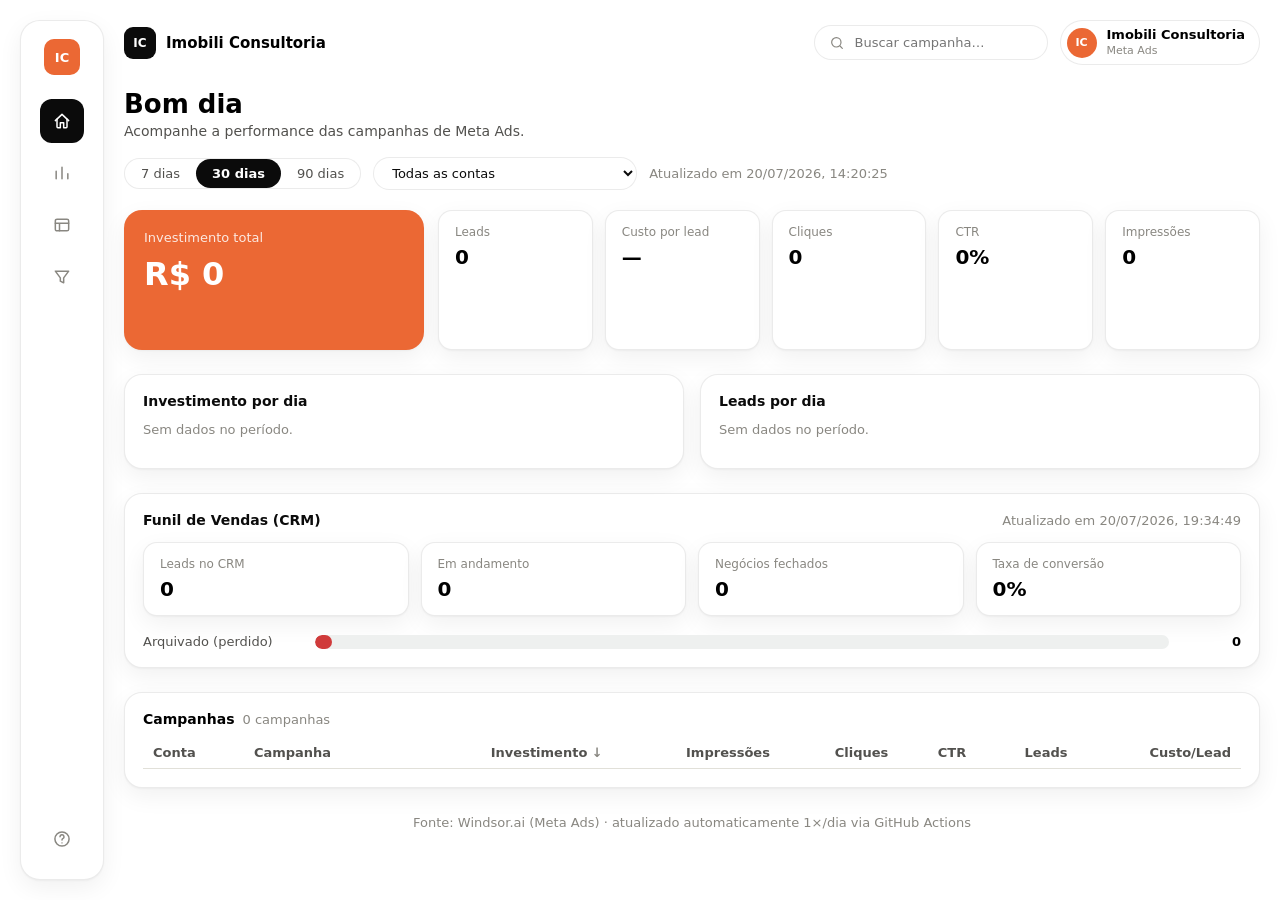
==== index.html @ 9aa1f20b "Conectar CRM Contact2Sale (C2S) e adicionar funil de vendas Novo script fetch_c2s.js busca leads via" ====
<!doctype html>
<html lang="pt-BR">
<head>
<meta charset="utf-8" />
<meta name="viewport" content="width=device-width, initial-scale=1" />
<title>Imobili Consultoria — Dashboard de Campanhas</title>
<link rel="stylesheet" href="style.css" />
</head>
<body>
<div class="viz-root" data-theme="">
<div class="app-shell">

  <aside class="sidebar">
    <div class="sidebar-logo" aria-hidden="true">IC</div>
    <nav class="sidebar-nav" aria-label="Seções">
      <button type="button" data-scroll="#overview" class="active" title="Visão geral">
        <svg viewBox="0 0 24 24" fill="none" stroke="currentColor" stroke-width="1.8"><path d="M4 11.5 12 4l8 7.5" stroke-linecap="round" stroke-linejoin="round"/><path d="M6 10v9a1 1 0 0 0 1 1h3v-6h4v6h3a1 1 0 0 0 1-1v-9" stroke-linecap="round" stroke-linejoin="round"/></svg>
      </button>
      <button type="button" data-scroll="#charts" title="Gráficos">
        <svg viewBox="0 0 24 24" fill="none" stroke="currentColor" stroke-width="1.8"><path d="M5 19V10M12 19V5M19 19v-6" stroke-linecap="round" stroke-linejoin="round"/></svg>
      </button>
      <button type="button" data-scroll="#table" title="Campanhas">
        <svg viewBox="0 0 24 24" fill="none" stroke="currentColor" stroke-width="1.8"><rect x="4" y="5" width="16" height="14" rx="2"/><path d="M4 10h16M9 10v9" stroke-linecap="round"/></svg>
      </button>
      <button type="button" data-scroll="#funnel" title="Funil de vendas">
        <svg viewBox="0 0 24 24" fill="none" stroke="currentColor" stroke-width="1.8"><path d="M4 5h16l-6 8v6l-4-2v-4L4 5Z" stroke-linecap="round" stroke-linejoin="round"/></svg>
      </button>
    </nav>
    <div class="sidebar-bottom">
      <button type="button" title="Ajuda">
        <svg viewBox="0 0 24 24" fill="none" stroke="currentColor" stroke-width="1.8"><circle cx="12" cy="12" r="8.5"/><path d="M9.6 9.3a2.4 2.4 0 1 1 3.4 2.2c-.8.4-1 .8-1 1.6" stroke-linecap="round"/><circle cx="12" cy="16.6" r=".2" fill="currentColor"/></svg>
      </button>
    </div>
  </aside>

  <div class="main">

    <header class="topbar">
      <div class="topbar-brand">
        <span class="brand-mark">IC</span>
        <span class="brand-name">Imobili Consultoria</span>
      </div>
      <div class="topbar-actions">
        <label class="search-pill">
          <svg viewBox="0 0 24 24" fill="none" stroke="currentColor" stroke-width="1.8"><circle cx="11" cy="11" r="7"/><path d="m20 20-3.5-3.5" stroke-linecap="round"/></svg>
          <span class="visually-hidden">Buscar campanha</span>
          <input type="search" id="campaign-search" placeholder="Buscar campanha…" />
        </label>
        <div class="profile-chip">
          <div class="avatar" aria-hidden="true">IC</div>
          <div class="profile-text">
            <div class="profile-name">Imobili Consultoria</div>
            <div class="profile-sub">Meta Ads</div>
          </div>
        </div>
      </div>
    </header>

    <section class="greeting" id="overview">
      <h1 id="greeting-text">Bom dia</h1>
      <p class="subtitle">Acompanhe a performance das campanhas de Meta Ads.</p>
    </section>

    <div class="filters" role="group" aria-label="Filtros">
      <div class="filter-group" id="range-filter" role="group" aria-label="Período">
        <button type="button" data-range="7">7 dias</button>
        <button type="button" data-range="30" class="active">30 dias</button>
        <button type="button" data-range="90">90 dias</button>
      </div>
      <label class="filter-select">
        <span class="visually-hidden">Conta</span>
        <select id="account-filter">
          <option value="all">Todas as contas</option>
        </select>
      </label>
      <span class="muted" id="updated-at">Carregando…</span>
    </div>

    <section class="kpi-grid" aria-label="Indicadores principais">
      <div class="kpi-hero" id="kpi-hero">
        <!-- hero tile injected here -->
      </div>
      <div class="kpi-secondary" id="kpi-secondary">
        <!-- secondary tiles injected here -->
      </div>
    </section>

    <section class="charts-row" id="charts">
      <div class="chart-card">
        <div class="chart-head">
          <h2>Investimento por dia</h2>
        </div>
        <div class="chart-wrap" id="chart-spend"></div>
      </div>
      <div class="chart-card">
        <div class="chart-head">
          <h2>Leads por dia</h2>
        </div>
        <div class="chart-wrap" id="chart-leads"></div>
      </div>
    </section>

    <section class="funnel-card" id="funnel">
      <div class="chart-head">
        <h2>Funil de Vendas (CRM)</h2>
        <span class="muted" id="funnel-updated"></span>
      </div>
      <div class="kpi-secondary" id="funnel-kpis"></div>
      <div class="funnel-bars" id="funnel-bars"></div>
    </section>

    <section class="table-card" id="table">
      <div class="table-head">
        <div class="table-head-title">
          <h2>Campanhas</h2>
          <span class="muted" id="table-count"></span>
        </div>
      </div>
      <div class="table-scroll">
        <table id="campaign-table">
          <thead>
            <tr>
              <th data-sort="account">Conta</th>
              <th data-sort="campaign">Campanha</th>
              <th data-sort="spend" class="num sorted-desc">Investimento</th>
              <th data-sort="impressions" class="num">Impressões</th>
              <th data-sort="clicks" class="num">Cliques</th>
              <th data-sort="ctr" class="num">CTR</th>
              <th data-sort="leads" class="num">Leads</th>
              <th data-sort="cost_per_lead" class="num">Custo/Lead</th>
            </tr>
          </thead>
          <tbody id="campaign-tbody"></tbody>
        </table>
      </div>
    </section>

    <footer class="page-footer">
      <span class="muted">Fonte: Windsor.ai (Meta Ads) · atualizado automaticamente 1×/dia via GitHub Actions</span>
    </footer>

  </div>
</div>
</div>
<script src="app.js"></script>
</body>
</html>
---- style.css ----
:root {
  color-scheme: light;
}

.viz-root {
  --surface-1:      #ffffff;
  --page-plane:      #eef0ef;
  --text-primary:    #0b0b0b;
  --text-secondary:  #52514e;
  --text-muted:      #898781;
  --gridline:        #e1e0d9;
  --baseline:        #c3c2b7;
  --border:          rgba(11,11,11,0.08);
  --series-spend:    #eb6834; /* categorical slot 6 · orange */
  --series-leads:    #008300; /* categorical slot 2 · green */
  --accent:          #eb6834;
  --accent-ink:      #ffffff;
  --status-good:     #0ca30c;
  --status-critical: #d03b3b;
  --funnel-1: #86b6ef;
  --funnel-2: #5598e7;
  --funnel-3: #2a78d6;
  --funnel-4: #184f95;
  --shadow: 0 1px 2px rgba(11,11,11,0.04), 0 8px 24px rgba(11,11,11,0.06);
}

@media (prefers-color-scheme: dark) {
  :root:where(:not([data-theme="light"])) .viz-root {
    color-scheme: dark;
    --surface-1:      #201f1d;
    --page-plane:      #131211;
    --text-primary:    #ffffff;
    --text-secondary:  #c3c2b7;
    --text-muted:      #898781;
    --gridline:        #33322f;
    --baseline:        #45443f;
    --border:          rgba(255,255,255,0.10);
    --series-spend:    #d95926;
    --series-leads:    #1cb31c;
    --accent:          #d95926;
    --accent-ink:      #ffffff;
    --status-good:     #0ca30c;
    --status-critical: #e66767;
    --shadow: 0 1px 2px rgba(0,0,0,0.3), 0 8px 24px rgba(0,0,0,0.35);
  }
}
:root[data-theme="dark"] .viz-root {
  color-scheme: dark;
  --surface-1:      #201f1d;
  --page-plane:      #131211;
  --text-primary:    #ffffff;
  --text-secondary:  #c3c2b7;
  --text-muted:      #898781;
  --gridline:        #33322f;
  --baseline:        #45443f;
  --border:          rgba(255,255,255,0.10);
  --series-spend:    #d95926;
  --series-leads:    #1cb31c;
  --accent:          #d95926;
  --accent-ink:      #ffffff;
  --status-good:     #0ca30c;
  --status-critical: #e66767;
  --shadow: 0 1px 2px rgba(0,0,0,0.3), 0 8px 24px rgba(0,0,0,0.35);
}

* { box-sizing: border-box; }

body {
  margin: 0;
  background: var(--page-plane);
  color: var(--text-primary);
  font-family: system-ui, -apple-system, "Segoe UI", sans-serif;
}

.visually-hidden {
  position: absolute;
  width: 1px; height: 1px;
  overflow: hidden;
  clip: rect(0 0 0 0);
}

.muted { color: var(--text-muted); font-size: 13px; }

/* Shell */
.app-shell {
  display: grid;
  grid-template-columns: 84px 1fr;
  max-width: 1320px;
  margin: 0 auto;
  min-height: 100vh;
  gap: 20px;
  padding: 20px;
}
@media (max-width: 720px) {
  .app-shell { grid-template-columns: 1fr; padding: 12px; }
  .app-shell .sidebar { display: none; }
}

/* Sidebar */
.sidebar {
  background: var(--surface-1);
  border: 1px solid var(--border);
  border-radius: 20px;
  box-shadow: var(--shadow);
  display: flex;
  flex-direction: column;
  align-items: center;
  padding: 18px 0;
  gap: 24px;
}
.sidebar-logo {
  width: 36px; height: 36px;
  border-radius: 10px;
  background: var(--accent);
  color: var(--accent-ink);
  display: flex; align-items: center; justify-content: center;
  font-weight: 700; font-size: 13px;
}
.sidebar-nav {
  display: flex;
  flex-direction: column;
  gap: 8px;
  flex: 1;
}
.sidebar-nav button, .sidebar-bottom button {
  width: 44px; height: 44px;
  border-radius: 12px;
  border: none;
  background: transparent;
  color: var(--text-muted);
  display: flex; align-items: center; justify-content: center;
  cursor: pointer;
}
.sidebar-nav button svg, .sidebar-bottom button svg {
  width: 20px; height: 20px;
}
.sidebar-nav button:hover, .sidebar-bottom button:hover {
  background: var(--page-plane);
  color: var(--text-primary);
}
.sidebar-nav button.active {
  background: var(--text-primary);
  color: var(--surface-1);
}

/* Main column */
.main { min-width: 0; }

/* Topbar */
.topbar {
  display: flex;
  justify-content: space-between;
  align-items: center;
  gap: 16px;
  flex-wrap: wrap;
  margin-bottom: 24px;
}
.topbar-brand {
  display: flex;
  align-items: center;
  gap: 10px;
}
.brand-mark {
  width: 32px; height: 32px;
  border-radius: 9px;
  background: var(--text-primary);
  color: var(--surface-1);
  display: flex; align-items: center; justify-content: center;
  font-weight: 700; font-size: 12px;
}
.brand-name { font-weight: 600; font-size: 15px; }

.topbar-actions {
  display: flex;
  align-items: center;
  gap: 12px;
  flex-wrap: wrap;
  justify-content: flex-end;
}
@media (max-width: 480px) {
  .search-pill input { width: 120px; }
  .profile-text { display: none; }
}
.search-pill {
  display: flex;
  align-items: center;
  gap: 8px;
  background: var(--surface-1);
  border: 1px solid var(--border);
  border-radius: 999px;
  padding: 8px 14px;
  color: var(--text-muted);
}
.search-pill svg { width: 16px; height: 16px; flex-shrink: 0; }
.search-pill input {
  border: none;
  outline: none;
  background: transparent;
  font: inherit;
  font-size: 13px;
  color: var(--text-primary);
  width: 180px;
}
.profile-chip {
  display: flex;
  align-items: center;
  gap: 10px;
  background: var(--surface-1);
  border: 1px solid var(--border);
  border-radius: 999px;
  padding: 6px 14px 6px 6px;
}
.avatar {
  width: 30px; height: 30px;
  border-radius: 999px;
  background: var(--accent);
  color: var(--accent-ink);
  display: flex; align-items: center; justify-content: center;
  font-weight: 700; font-size: 11px;
}
.profile-name { font-size: 13px; font-weight: 600; line-height: 1.3; }
.profile-sub { font-size: 11px; color: var(--text-muted); line-height: 1.3; }

/* Greeting */
.greeting { margin-bottom: 18px; }
.greeting h1 { font-size: 26px; margin: 0 0 4px; }
.greeting .subtitle { margin: 0; color: var(--text-secondary); font-size: 14px; }

/* Filters */
.filters {
  display: flex;
  gap: 12px;
  align-items: center;
  margin-bottom: 20px;
  flex-wrap: wrap;
}
.filter-group {
  display: inline-flex;
  border: 1px solid var(--border);
  border-radius: 999px;
  overflow: hidden;
  background: var(--surface-1);
}
.filter-group button {
  border: none;
  background: transparent;
  color: var(--text-secondary);
  font: inherit;
  font-size: 13px;
  padding: 7px 16px;
  cursor: pointer;
}
.filter-group button.active {
  background: var(--text-primary);
  color: var(--surface-1);
  font-weight: 600;
  border-radius: 999px;
}
.filter-select select {
  font: inherit;
  font-size: 13px;
  padding: 7px 14px;
  border-radius: 999px;
  border: 1px solid var(--border);
  background: var(--surface-1);
  color: var(--text-primary);
}

/* KPI grid */
.kpi-grid {
  display: grid;
  grid-template-columns: minmax(220px, 300px) 1fr;
  gap: 14px;
  margin-bottom: 24px;
}
@media (max-width: 860px) {
  .kpi-grid { grid-template-columns: 1fr; }
}

.kpi-hero {
  background: var(--accent);
  color: var(--accent-ink);
  border-radius: 18px;
  padding: 20px;
  display: flex;
  flex-direction: column;
  justify-content: space-between;
  box-shadow: var(--shadow);
  min-height: 140px;
}
.kpi-hero .label {
  font-size: 13px;
  opacity: 0.85;
}
.kpi-hero .value {
  font-size: 32px;
  font-weight: 700;
  margin-top: 10px;
}
.kpi-hero .trend {
  margin-top: 12px;
  font-size: 12px;
}
.kpi-hero .trend.up, .kpi-hero .trend.down {
  color: var(--accent-ink);
  opacity: 0.9;
}

.kpi-secondary {
  display: grid;
  grid-template-columns: repeat(auto-fit, minmax(130px, 1fr));
  gap: 12px;
}
.stat-tile {
  background: var(--surface-1);
  border: 1px solid var(--border);
  border-radius: 14px;
  padding: 14px 16px;
  box-shadow: var(--shadow);
}
.stat-tile .label {
  font-size: 12px;
  color: var(--text-muted);
  margin-bottom: 6px;
}
.stat-tile .value {
  font-size: 20px;
  font-weight: 600;
  font-variant-numeric: proportional-nums;
}
.stat-tile .trend {
  margin-top: 6px;
  font-size: 11px;
}
.trend.up { color: var(--status-good); }
.trend.down { color: var(--status-critical); }

/* Charts */
.charts-row {
  display: grid;
  grid-template-columns: 1fr 1fr;
  gap: 16px;
  margin-bottom: 24px;
}
@media (max-width: 720px) {
  .charts-row { grid-template-columns: 1fr; }
}
.chart-card, .table-card, .funnel-card {
  background: var(--surface-1);
  border: 1px solid var(--border);
  border-radius: 18px;
  padding: 18px;
  box-shadow: var(--shadow);
}
.funnel-card { margin-bottom: 24px; }
.funnel-card .kpi-secondary { margin: 14px 0 18px; }

.funnel-bars {
  display: flex;
  flex-direction: column;
  gap: 10px;
}
.funnel-row {
  display: grid;
  grid-template-columns: 160px 1fr 60px;
  align-items: center;
  gap: 12px;
}
.funnel-row .funnel-label {
  font-size: 13px;
  color: var(--text-secondary);
}
.funnel-row .funnel-track {
  background: var(--page-plane);
  border-radius: 999px;
  height: 14px;
  overflow: hidden;
}
.funnel-row .funnel-fill {
  height: 100%;
  border-radius: 999px;
  min-width: 4px;
}
.funnel-row .funnel-count {
  font-size: 13px;
  font-weight: 600;
  text-align: right;
  font-variant-numeric: tabular-nums;
}
@media (max-width: 560px) {
  .funnel-row { grid-template-columns: 110px 1fr 44px; }
}
.chart-head {
  display: flex;
  justify-content: space-between;
  align-items: baseline;
  margin-bottom: 10px;
}
.chart-head h2 {
  font-size: 14px;
  margin: 0;
  color: var(--text-primary);
}
.chart-wrap { position: relative; }
.chart-wrap svg { display: block; width: 100%; height: auto; overflow: visible; }

.chart-bar { rx: 4; }
.chart-axis-label { font-size: 10px; fill: var(--text-muted); }
.chart-grid { stroke: var(--gridline); stroke-width: 1px; }
.chart-baseline { stroke: var(--baseline); stroke-width: 1px; }

.chart-tooltip {
  position: absolute;
  pointer-events: none;
  background: var(--surface-1);
  border: 1px solid var(--border);
  border-radius: 8px;
  padding: 6px 10px;
  font-size: 12px;
  box-shadow: var(--shadow);
  white-space: nowrap;
  transform: translate(-50%, -110%);
  opacity: 0;
  transition: opacity 0.1s;
}
.chart-tooltip.visible { opacity: 1; }
.chart-tooltip .t-date { color: var(--text-muted); margin-bottom: 2px; }
.chart-tooltip .t-value { font-weight: 600; }

/* Table */
.table-head {
  display: flex;
  justify-content: space-between;
  align-items: baseline;
  margin-bottom: 10px;
}
.table-head-title { display: flex; align-items: baseline; gap: 8px; }
.table-head h2 { font-size: 14px; margin: 0; }
.table-scroll { overflow-x: auto; }
table {
  width: 100%;
  border-collapse: collapse;
  font-size: 13px;
}
thead th {
  text-align: left;
  font-weight: 600;
  color: var(--text-secondary);
  border-bottom: 1px solid var(--gridline);
  padding: 8px 10px;
  cursor: pointer;
  white-space: nowrap;
}
thead th.num { text-align: right; }
thead th.sorted-desc::after { content: " ↓"; color: var(--text-muted); }
thead th.sorted-asc::after { content: " ↑"; color: var(--text-muted); }
tbody td {
  padding: 10px;
  border-bottom: 1px solid var(--gridline);
  font-variant-numeric: tabular-nums;
  white-space: nowrap;
}
tbody td.num { text-align: right; }
tbody tr:hover { background: var(--page-plane); }
.account-badge {
  display: inline-block;
  padding: 3px 10px;
  border-radius: 999px;
  border: 1px solid var(--border);
  font-size: 11px;
  color: var(--text-secondary);
}

.page-footer {
  margin-top: 24px;
  text-align: center;
}
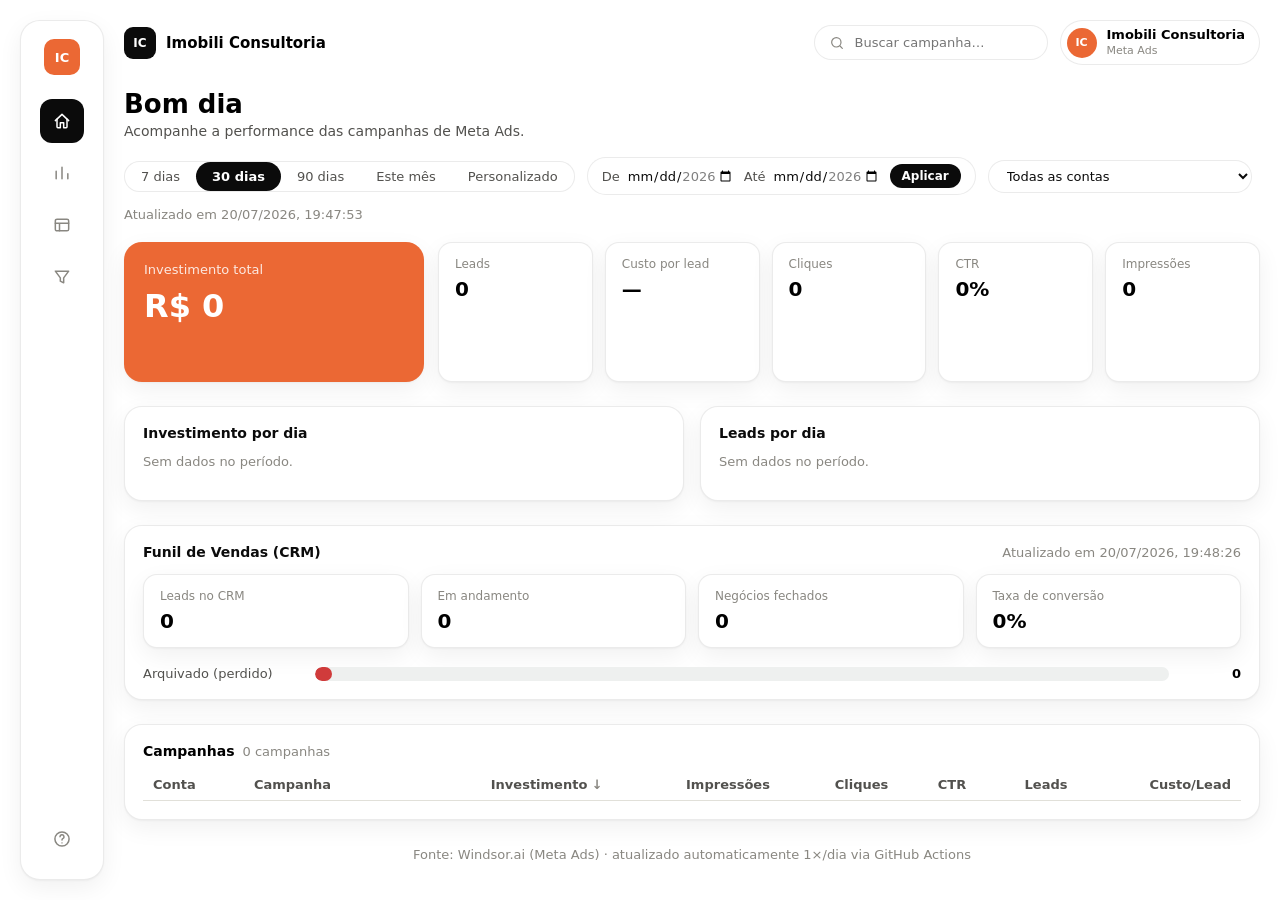
==== commit 2c954a72: "Adicionar filtros de período "Este mês" e personalizado Refatora o filtro de datas de "N dias atrás"" ====
--- a/index.html
+++ b/index.html
@@ -66,6 +66,13 @@
         <button type="button" data-range="7">7 dias</button>
         <button type="button" data-range="30" class="active">30 dias</button>
         <button type="button" data-range="90">90 dias</button>
+        <button type="button" data-range="month">Este mês</button>
+        <button type="button" data-range="custom">Personalizado</button>
+      </div>
+      <div class="custom-range" id="custom-range" hidden>
+        <label>De <input type="date" id="date-from" /></label>
+        <label>Até <input type="date" id="date-to" /></label>
+        <button type="button" id="apply-custom-range">Aplicar</button>
       </div>
       <label class="filter-select">
         <span class="visually-hidden">Conta</span>
--- a/style.css
+++ b/style.css
@@ -256,6 +256,46 @@
   font-weight: 600;
   border-radius: 999px;
 }
+.custom-range {
+  display: flex;
+  align-items: center;
+  gap: 10px;
+  background: var(--surface-1);
+  border: 1px solid var(--border);
+  border-radius: 999px;
+  padding: 6px 14px;
+  font-size: 13px;
+  color: var(--text-secondary);
+}
+.custom-range label {
+  display: inline-flex;
+  align-items: center;
+  gap: 6px;
+}
+.custom-range input[type="date"] {
+  font: inherit;
+  font-size: 13px;
+  color: var(--text-primary);
+  background: transparent;
+  border: none;
+  outline: none;
+  max-width: 130px;
+}
+@media (max-width: 520px) {
+  .custom-range { flex-wrap: wrap; border-radius: 16px; }
+  .custom-range input[type="date"] { max-width: 110px; }
+}
+.custom-range button {
+  border: none;
+  background: var(--text-primary);
+  color: var(--surface-1);
+  font: inherit;
+  font-size: 12px;
+  font-weight: 600;
+  padding: 5px 12px;
+  border-radius: 999px;
+  cursor: pointer;
+}
 .filter-select select {
   font: inherit;
   font-size: 13px;
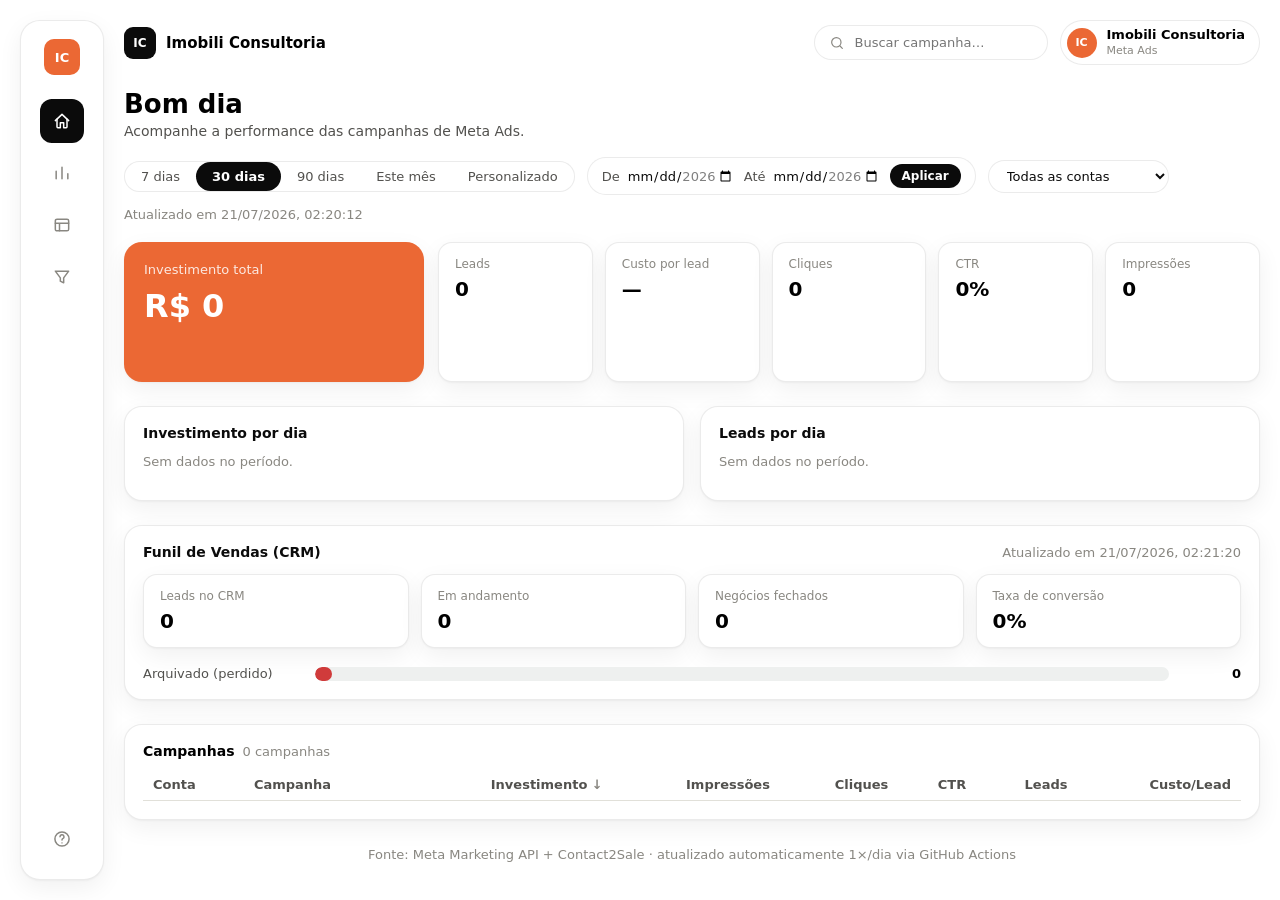
==== commit 933ff46c: "Atualizar rodapé: fonte agora é Meta Marketing API + Contact2Sale" ====
--- a/index.html
+++ b/index.html
@@ -143,7 +143,7 @@
     </section>
 
     <footer class="page-footer">
-      <span class="muted">Fonte: Windsor.ai (Meta Ads) · atualizado automaticamente 1×/dia via GitHub Actions</span>
+      <span class="muted">Fonte: Meta Marketing API + Contact2Sale · atualizado automaticamente 1×/dia via GitHub Actions</span>
     </footer>
 
   </div>
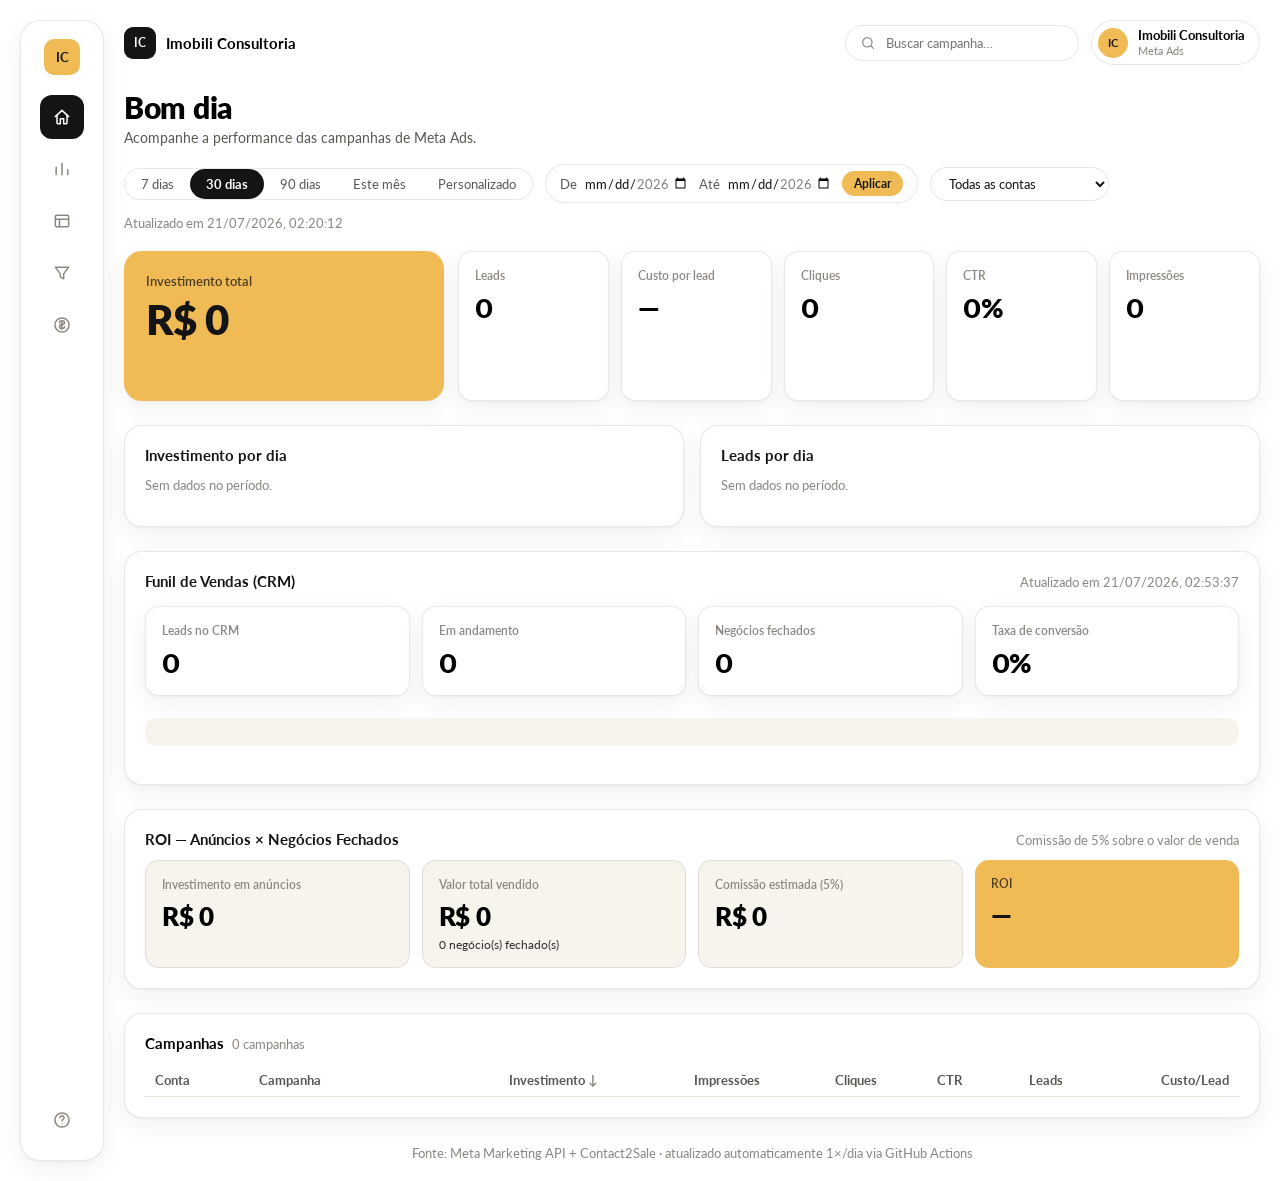
==== commit a996b4c9: "Redesenhar dashboard (preto/branco/amarelo) e adicionar ROI - Nova paleta preto + branco + amarelo q" ====
--- a/index.html
+++ b/index.html
@@ -4,6 +4,9 @@
 <meta charset="utf-8" />
 <meta name="viewport" content="width=device-width, initial-scale=1" />
 <title>Imobili Consultoria — Dashboard de Campanhas</title>
+<link rel="preconnect" href="https://fonts.googleapis.com" />
+<link rel="preconnect" href="https://fonts.gstatic.com" crossorigin />
+<link href="https://fonts.googleapis.com/css2?family=Lato:wght@400;600;700;800&display=swap" rel="stylesheet" />
 <link rel="stylesheet" href="style.css" />
 </head>
 <body>
@@ -24,6 +27,9 @@
       </button>
       <button type="button" data-scroll="#funnel" title="Funil de vendas">
         <svg viewBox="0 0 24 24" fill="none" stroke="currentColor" stroke-width="1.8"><path d="M4 5h16l-6 8v6l-4-2v-4L4 5Z" stroke-linecap="round" stroke-linejoin="round"/></svg>
+      </button>
+      <button type="button" data-scroll="#roi" title="ROI">
+        <svg viewBox="0 0 24 24" fill="none" stroke="currentColor" stroke-width="1.8"><circle cx="12" cy="12" r="8.5"/><path d="M12 7v10M9 9.5c0-1.4 1.3-2.5 3-2.5s3 1 3 2.3-1.3 1.9-3 2.2-3 .9-3 2.2S10.6 16 12 16s3-.9 3-2" stroke-linecap="round" stroke-linejoin="round"/></svg>
       </button>
     </nav>
     <div class="sidebar-bottom">
@@ -113,7 +119,18 @@
         <span class="muted" id="funnel-updated"></span>
       </div>
       <div class="kpi-secondary" id="funnel-kpis"></div>
-      <div class="funnel-bars" id="funnel-bars"></div>
+      <div class="funnel-distribution">
+        <div class="funnel-seg-bar" id="funnel-seg-bar"></div>
+        <div class="funnel-legend" id="funnel-legend"></div>
+      </div>
+    </section>
+
+    <section class="roi-card" id="roi">
+      <div class="chart-head">
+        <h2>ROI — Anúncios × Negócios Fechados</h2>
+        <span class="muted">Comissão de 5% sobre o valor de venda</span>
+      </div>
+      <div class="roi-grid" id="roi-grid"></div>
     </section>
 
     <section class="table-card" id="table">
--- a/style.css
+++ b/style.css
@@ -3,63 +3,71 @@
 }
 
 .viz-root {
-  --surface-1:      #ffffff;
-  --page-plane:      #eef0ef;
-  --text-primary:    #0b0b0b;
-  --text-secondary:  #52514e;
-  --text-muted:      #898781;
-  --gridline:        #e1e0d9;
-  --baseline:        #c3c2b7;
-  --border:          rgba(11,11,11,0.08);
-  --series-spend:    #eb6834; /* categorical slot 6 · orange */
-  --series-leads:    #008300; /* categorical slot 2 · green */
-  --accent:          #eb6834;
-  --accent-ink:      #ffffff;
-  --status-good:     #0ca30c;
-  --status-critical: #d03b3b;
-  --funnel-1: #86b6ef;
-  --funnel-2: #5598e7;
-  --funnel-3: #2a78d6;
-  --funnel-4: #184f95;
-  --shadow: 0 1px 2px rgba(11,11,11,0.04), 0 8px 24px rgba(11,11,11,0.06);
+  --surface-1:       #ffffff;
+  --page-plane:       #f7f4ee;
+  --text-primary:     #141414;
+  --text-secondary:   #5b5750;
+  --text-muted:       #8c8780;
+  --gridline:         #eae4d8;
+  --baseline:         #d8d2c2;
+  --border:           rgba(20,20,20,0.09);
+  --accent:           #f0bb55; /* burnt/pastel yellow */
+  --accent-ink:       #141414; /* black text on the yellow accent */
+  --series-spend:     #d89b2e; /* burnt gold */
+  --series-leads:     #141414; /* black */
+  --status-good:      #0ca30c;
+  --status-critical:  #d03b3b;
+  --funnel-1: #f6d999;
+  --funnel-2: #efc066;
+  --funnel-3: #e0a233;
+  --funnel-4: #c98418;
+  --shadow: 0 1px 2px rgba(20,20,20,0.04), 0 8px 24px rgba(20,20,20,0.06);
 }
 
 @media (prefers-color-scheme: dark) {
   :root:where(:not([data-theme="light"])) .viz-root {
     color-scheme: dark;
-    --surface-1:      #201f1d;
-    --page-plane:      #131211;
-    --text-primary:    #ffffff;
-    --text-secondary:  #c3c2b7;
-    --text-muted:      #898781;
-    --gridline:        #33322f;
-    --baseline:        #45443f;
-    --border:          rgba(255,255,255,0.10);
-    --series-spend:    #d95926;
-    --series-leads:    #1cb31c;
-    --accent:          #d95926;
-    --accent-ink:      #ffffff;
-    --status-good:     #0ca30c;
-    --status-critical: #e66767;
+    --surface-1:       #1e1b17;
+    --page-plane:       #141210;
+    --text-primary:     #ffffff;
+    --text-secondary:   #cfc9bc;
+    --text-muted:       #948f84;
+    --gridline:         #35312a;
+    --baseline:         #4a4539;
+    --border:           rgba(255,255,255,0.10);
+    --accent:           #f0bb55;
+    --accent-ink:       #141414;
+    --series-spend:     #f0bb55;
+    --series-leads:     #f0eee8;
+    --status-good:      #0ca30c;
+    --status-critical:  #e66767;
+    --funnel-1: #6b5122;
+    --funnel-2: #977321;
+    --funnel-3: #c99a2e;
+    --funnel-4: #f0bb55;
     --shadow: 0 1px 2px rgba(0,0,0,0.3), 0 8px 24px rgba(0,0,0,0.35);
   }
 }
 :root[data-theme="dark"] .viz-root {
   color-scheme: dark;
-  --surface-1:      #201f1d;
-  --page-plane:      #131211;
-  --text-primary:    #ffffff;
-  --text-secondary:  #c3c2b7;
-  --text-muted:      #898781;
-  --gridline:        #33322f;
-  --baseline:        #45443f;
-  --border:          rgba(255,255,255,0.10);
-  --series-spend:    #d95926;
-  --series-leads:    #1cb31c;
-  --accent:          #d95926;
-  --accent-ink:      #ffffff;
-  --status-good:     #0ca30c;
-  --status-critical: #e66767;
+  --surface-1:       #1e1b17;
+  --page-plane:       #141210;
+  --text-primary:     #ffffff;
+  --text-secondary:   #cfc9bc;
+  --text-muted:       #948f84;
+  --gridline:         #35312a;
+  --baseline:         #4a4539;
+  --border:           rgba(255,255,255,0.10);
+  --accent:           #f0bb55;
+  --accent-ink:       #141414;
+  --series-spend:     #f0bb55;
+  --series-leads:     #f0eee8;
+  --status-good:      #0ca30c;
+  --status-critical:  #e66767;
+  --funnel-1: #6b5122;
+  --funnel-2: #977321;
+  --funnel-3: #c99a2e;
+  --funnel-4: #f0bb55;
   --shadow: 0 1px 2px rgba(0,0,0,0.3), 0 8px 24px rgba(0,0,0,0.35);
 }
 
@@ -69,7 +77,7 @@
   margin: 0;
   background: var(--page-plane);
   color: var(--text-primary);
-  font-family: system-ui, -apple-system, "Segoe UI", sans-serif;
+  font-family: "Lato", system-ui, -apple-system, "Segoe UI", sans-serif;
 }
 
 .visually-hidden {
@@ -106,7 +114,7 @@
   flex-direction: column;
   align-items: center;
   padding: 18px 0;
-  gap: 24px;
+  gap: 20px;
 }
 .sidebar-logo {
   width: 36px; height: 36px;
@@ -168,7 +176,7 @@
   display: flex; align-items: center; justify-content: center;
   font-weight: 700; font-size: 12px;
 }
-.brand-name { font-weight: 600; font-size: 15px; }
+.brand-name { font-weight: 700; font-size: 15px; }
 
 .topbar-actions {
   display: flex;
@@ -218,12 +226,12 @@
   display: flex; align-items: center; justify-content: center;
   font-weight: 700; font-size: 11px;
 }
-.profile-name { font-size: 13px; font-weight: 600; line-height: 1.3; }
+.profile-name { font-size: 13px; font-weight: 700; line-height: 1.3; }
 .profile-sub { font-size: 11px; color: var(--text-muted); line-height: 1.3; }
 
 /* Greeting */
 .greeting { margin-bottom: 18px; }
-.greeting h1 { font-size: 26px; margin: 0 0 4px; }
+.greeting h1 { font-size: 30px; font-weight: 800; margin: 0 0 4px; letter-spacing: -0.01em; }
 .greeting .subtitle { margin: 0; color: var(--text-secondary); font-size: 14px; }
 
 /* Filters */
@@ -253,7 +261,7 @@
 .filter-group button.active {
   background: var(--text-primary);
   color: var(--surface-1);
-  font-weight: 600;
+  font-weight: 700;
   border-radius: 999px;
 }
 .custom-range {
@@ -287,11 +295,11 @@
 }
 .custom-range button {
   border: none;
-  background: var(--text-primary);
-  color: var(--surface-1);
+  background: var(--accent);
+  color: var(--accent-ink);
   font: inherit;
   font-size: 12px;
-  font-weight: 600;
+  font-weight: 700;
   padding: 5px 12px;
   border-radius: 999px;
   cursor: pointer;
@@ -309,7 +317,7 @@
 /* KPI grid */
 .kpi-grid {
   display: grid;
-  grid-template-columns: minmax(220px, 300px) 1fr;
+  grid-template-columns: minmax(240px, 320px) 1fr;
   gap: 14px;
   margin-bottom: 24px;
 }
@@ -321,56 +329,63 @@
   background: var(--accent);
   color: var(--accent-ink);
   border-radius: 18px;
-  padding: 20px;
+  padding: 22px;
   display: flex;
   flex-direction: column;
   justify-content: space-between;
   box-shadow: var(--shadow);
-  min-height: 140px;
+  min-height: 150px;
 }
 .kpi-hero .label {
   font-size: 13px;
-  opacity: 0.85;
+  font-weight: 600;
+  opacity: 0.75;
 }
 .kpi-hero .value {
-  font-size: 32px;
-  font-weight: 700;
-  margin-top: 10px;
+  font-size: 42px;
+  font-weight: 800;
+  margin-top: 8px;
+  letter-spacing: -0.02em;
+  line-height: 1.05;
 }
 .kpi-hero .trend {
   margin-top: 12px;
-  font-size: 12px;
+  font-size: 13px;
+  font-weight: 600;
 }
 .kpi-hero .trend.up, .kpi-hero .trend.down {
   color: var(--accent-ink);
-  opacity: 0.9;
+  opacity: 0.75;
 }
 
 .kpi-secondary {
   display: grid;
-  grid-template-columns: repeat(auto-fit, minmax(130px, 1fr));
+  grid-template-columns: repeat(auto-fit, minmax(140px, 1fr));
   gap: 12px;
 }
 .stat-tile {
   background: var(--surface-1);
   border: 1px solid var(--border);
   border-radius: 14px;
-  padding: 14px 16px;
+  padding: 16px;
   box-shadow: var(--shadow);
 }
 .stat-tile .label {
   font-size: 12px;
+  font-weight: 600;
   color: var(--text-muted);
-  margin-bottom: 6px;
+  margin-bottom: 8px;
 }
 .stat-tile .value {
-  font-size: 20px;
-  font-weight: 600;
+  font-size: 27px;
+  font-weight: 800;
+  letter-spacing: -0.01em;
   font-variant-numeric: proportional-nums;
 }
 .stat-tile .trend {
-  margin-top: 6px;
-  font-size: 11px;
+  margin-top: 8px;
+  font-size: 12px;
+  font-weight: 600;
 }
 .trend.up { color: var(--status-good); }
 .trend.down { color: var(--status-critical); }
@@ -385,59 +400,25 @@
 @media (max-width: 720px) {
   .charts-row { grid-template-columns: 1fr; }
 }
-.chart-card, .table-card, .funnel-card {
+.chart-card, .table-card, .funnel-card, .roi-card {
   background: var(--surface-1);
   border: 1px solid var(--border);
   border-radius: 18px;
-  padding: 18px;
+  padding: 20px;
   box-shadow: var(--shadow);
 }
-.funnel-card { margin-bottom: 24px; }
-.funnel-card .kpi-secondary { margin: 14px 0 18px; }
-
-.funnel-bars {
-  display: flex;
-  flex-direction: column;
-  gap: 10px;
-}
-.funnel-row {
-  display: grid;
-  grid-template-columns: 160px 1fr 60px;
-  align-items: center;
-  gap: 12px;
-}
-.funnel-row .funnel-label {
-  font-size: 13px;
-  color: var(--text-secondary);
-}
-.funnel-row .funnel-track {
-  background: var(--page-plane);
-  border-radius: 999px;
-  height: 14px;
-  overflow: hidden;
-}
-.funnel-row .funnel-fill {
-  height: 100%;
-  border-radius: 999px;
-  min-width: 4px;
-}
-.funnel-row .funnel-count {
-  font-size: 13px;
-  font-weight: 600;
-  text-align: right;
-  font-variant-numeric: tabular-nums;
-}
-@media (max-width: 560px) {
-  .funnel-row { grid-template-columns: 110px 1fr 44px; }
-}
+.funnel-card, .roi-card { margin-bottom: 24px; }
+.funnel-card .kpi-secondary { margin: 16px 0 22px; }
+
 .chart-head {
   display: flex;
   justify-content: space-between;
   align-items: baseline;
-  margin-bottom: 10px;
+  margin-bottom: 12px;
 }
 .chart-head h2 {
-  font-size: 14px;
+  font-size: 15px;
+  font-weight: 700;
   margin: 0;
   color: var(--text-primary);
 }
@@ -465,17 +446,102 @@
 }
 .chart-tooltip.visible { opacity: 1; }
 .chart-tooltip .t-date { color: var(--text-muted); margin-bottom: 2px; }
-.chart-tooltip .t-value { font-weight: 600; }
+.chart-tooltip .t-value { font-weight: 700; }
+
+/* Funnel: segmented distribution bar + legend */
+.funnel-distribution { margin-top: 6px; }
+.funnel-seg-bar {
+  display: flex;
+  width: 100%;
+  height: 28px;
+  border-radius: 10px;
+  overflow: hidden;
+  background: var(--page-plane);
+  gap: 2px;
+}
+.funnel-seg {
+  height: 100%;
+  min-width: 6px;
+}
+.funnel-legend {
+  display: grid;
+  grid-template-columns: repeat(auto-fit, minmax(160px, 1fr));
+  gap: 14px;
+  margin-top: 18px;
+}
+.funnel-legend-item {
+  display: flex;
+  align-items: flex-start;
+  gap: 10px;
+}
+.funnel-swatch {
+  width: 14px; height: 14px;
+  border-radius: 4px;
+  margin-top: 4px;
+  flex-shrink: 0;
+}
+.funnel-legend-text .funnel-legend-label {
+  font-size: 12px;
+  font-weight: 600;
+  color: var(--text-muted);
+}
+.funnel-legend-text .funnel-legend-value {
+  font-size: 24px;
+  font-weight: 800;
+  letter-spacing: -0.01em;
+  line-height: 1.1;
+}
+.funnel-legend-text .funnel-legend-pct {
+  font-size: 12px;
+  color: var(--text-secondary);
+  font-weight: 600;
+}
+
+/* ROI section */
+.roi-grid {
+  display: grid;
+  grid-template-columns: repeat(auto-fit, minmax(180px, 1fr));
+  gap: 12px;
+  margin-top: 4px;
+}
+.roi-tile {
+  border-radius: 14px;
+  padding: 16px;
+  border: 1px solid var(--border);
+}
+.roi-tile.roi-highlight {
+  background: var(--accent);
+  color: var(--accent-ink);
+  border: none;
+}
+.roi-tile:not(.roi-highlight) { background: var(--page-plane); }
+.roi-tile .label {
+  font-size: 12px;
+  font-weight: 600;
+  opacity: 0.75;
+  margin-bottom: 8px;
+}
+.roi-tile:not(.roi-highlight) .label { color: var(--text-muted); opacity: 1; }
+.roi-tile .value {
+  font-size: 26px;
+  font-weight: 800;
+  letter-spacing: -0.01em;
+}
+.roi-tile .roi-sub {
+  margin-top: 6px;
+  font-size: 11.5px;
+  opacity: 0.8;
+}
 
 /* Table */
 .table-head {
   display: flex;
   justify-content: space-between;
   align-items: baseline;
-  margin-bottom: 10px;
+  margin-bottom: 12px;
 }
 .table-head-title { display: flex; align-items: baseline; gap: 8px; }
-.table-head h2 { font-size: 14px; margin: 0; }
+.table-head h2 { font-size: 15px; font-weight: 700; margin: 0; }
 .table-scroll { overflow-x: auto; }
 table {
   width: 100%;
@@ -484,7 +550,7 @@
 }
 thead th {
   text-align: left;
-  font-weight: 600;
+  font-weight: 700;
   color: var(--text-secondary);
   border-bottom: 1px solid var(--gridline);
   padding: 8px 10px;
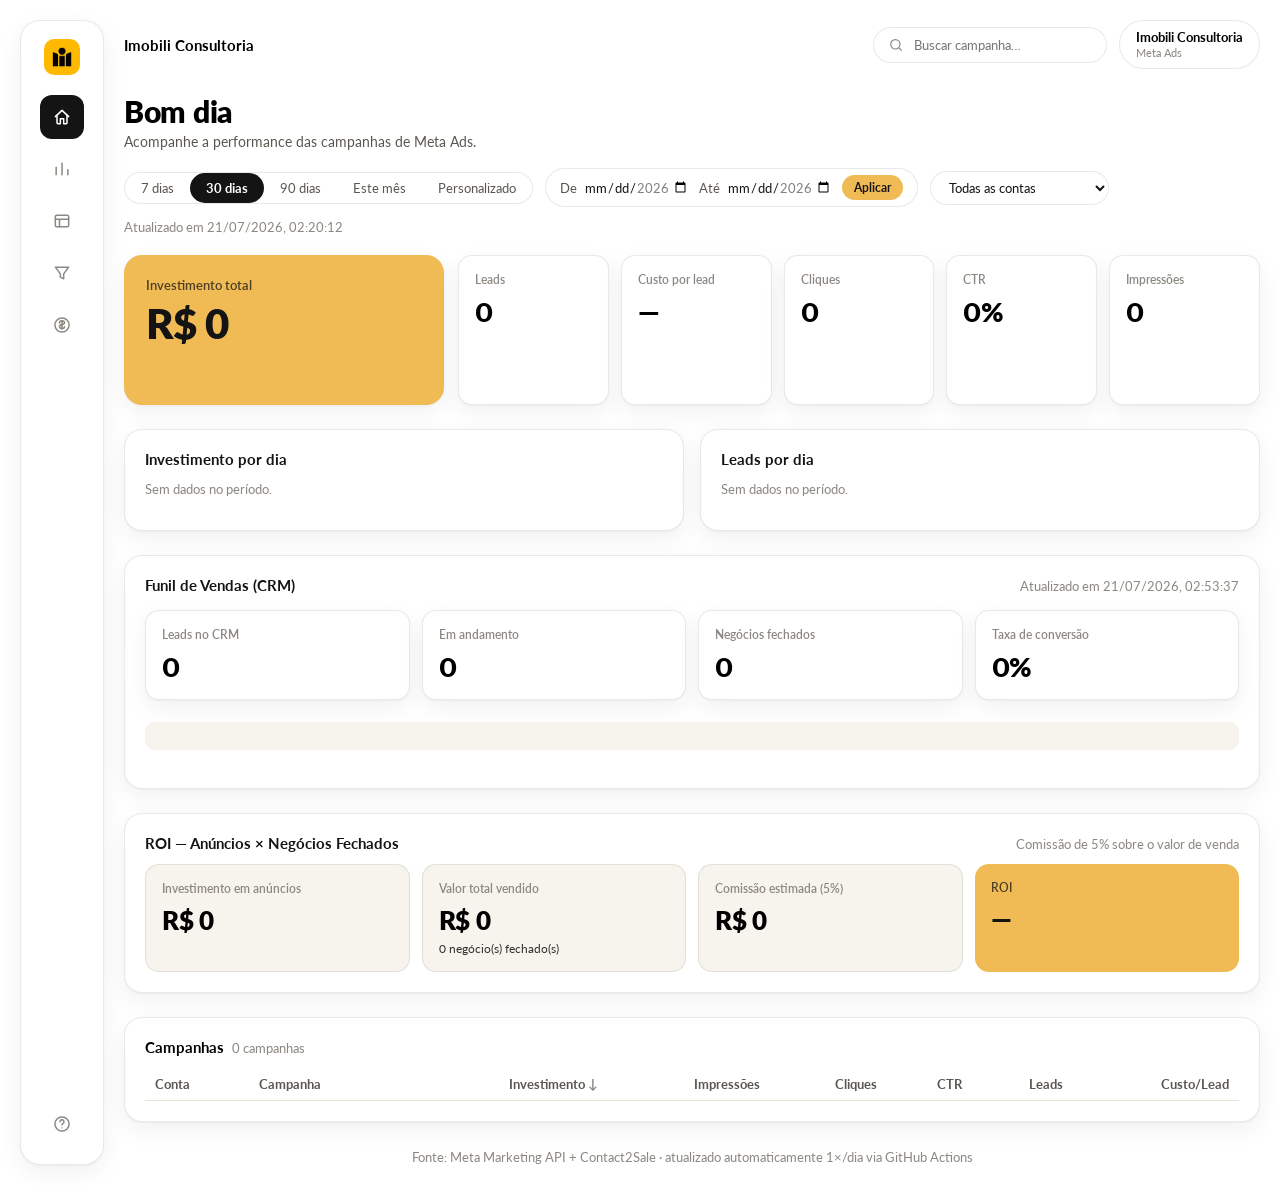
==== commit 4984474a: "Usar a logo real da Imobili em vez do placeholder IC Sidebar mostra a logo (logo.png) no mesmo taman" ====
--- a/index.html
+++ b/index.html
@@ -14,7 +14,7 @@
 <div class="app-shell">
 
   <aside class="sidebar">
-    <div class="sidebar-logo" aria-hidden="true">IC</div>
+    <img class="sidebar-logo" src="logo.png" alt="Imobili Consultoria" />
     <nav class="sidebar-nav" aria-label="Seções">
       <button type="button" data-scroll="#overview" class="active" title="Visão geral">
         <svg viewBox="0 0 24 24" fill="none" stroke="currentColor" stroke-width="1.8"><path d="M4 11.5 12 4l8 7.5" stroke-linecap="round" stroke-linejoin="round"/><path d="M6 10v9a1 1 0 0 0 1 1h3v-6h4v6h3a1 1 0 0 0 1-1v-9" stroke-linecap="round" stroke-linejoin="round"/></svg>
@@ -43,7 +43,6 @@
 
     <header class="topbar">
       <div class="topbar-brand">
-        <span class="brand-mark">IC</span>
         <span class="brand-name">Imobili Consultoria</span>
       </div>
       <div class="topbar-actions">
@@ -53,7 +52,6 @@
           <input type="search" id="campaign-search" placeholder="Buscar campanha…" />
         </label>
         <div class="profile-chip">
-          <div class="avatar" aria-hidden="true">IC</div>
           <div class="profile-text">
             <div class="profile-name">Imobili Consultoria</div>
             <div class="profile-sub">Meta Ads</div>
--- a/style.css
+++ b/style.css
@@ -119,10 +119,8 @@
 .sidebar-logo {
   width: 36px; height: 36px;
   border-radius: 10px;
-  background: var(--accent);
-  color: var(--accent-ink);
-  display: flex; align-items: center; justify-content: center;
-  font-weight: 700; font-size: 13px;
+  display: block;
+  object-fit: cover;
 }
 .sidebar-nav {
   display: flex;
@@ -168,14 +166,6 @@
   align-items: center;
   gap: 10px;
 }
-.brand-mark {
-  width: 32px; height: 32px;
-  border-radius: 9px;
-  background: var(--text-primary);
-  color: var(--surface-1);
-  display: flex; align-items: center; justify-content: center;
-  font-weight: 700; font-size: 12px;
-}
 .brand-name { font-weight: 700; font-size: 15px; }
 
 .topbar-actions {
@@ -216,15 +206,7 @@
   background: var(--surface-1);
   border: 1px solid var(--border);
   border-radius: 999px;
-  padding: 6px 14px 6px 6px;
-}
-.avatar {
-  width: 30px; height: 30px;
-  border-radius: 999px;
-  background: var(--accent);
-  color: var(--accent-ink);
-  display: flex; align-items: center; justify-content: center;
-  font-weight: 700; font-size: 11px;
+  padding: 8px 16px;
 }
 .profile-name { font-size: 13px; font-weight: 700; line-height: 1.3; }
 .profile-sub { font-size: 11px; color: var(--text-muted); line-height: 1.3; }
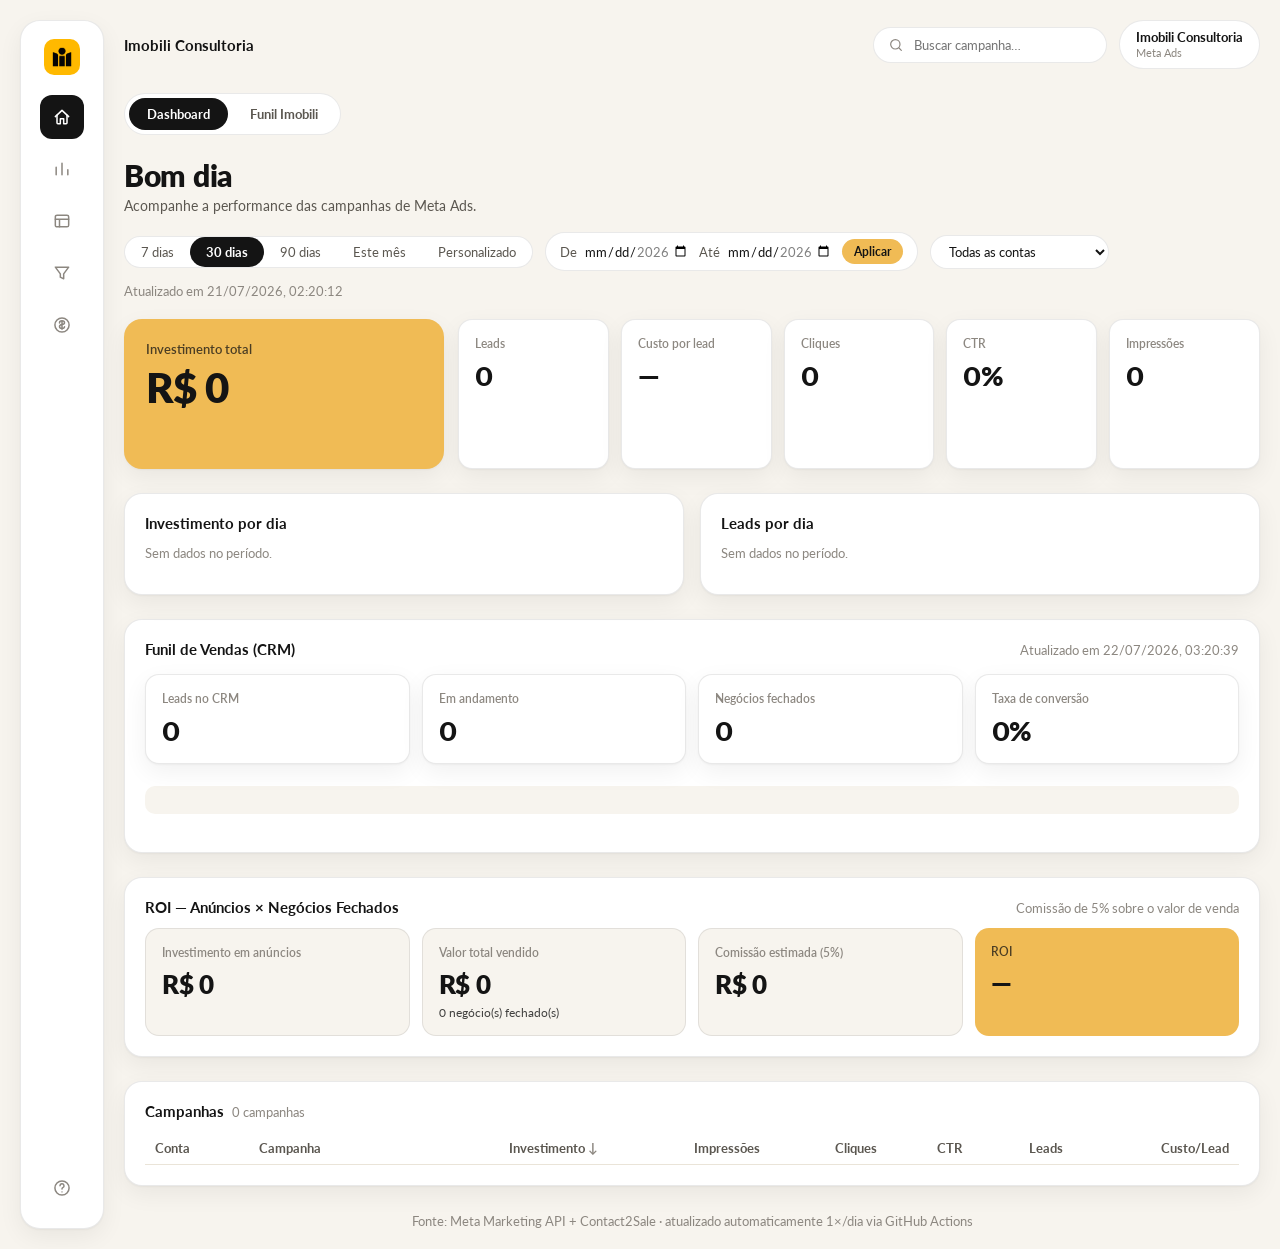
==== commit fac3a869: "Adicionar página "Funil Imobili" com visão detalhada do CRM Nova página dedicada ao funil de vendas " ====
--- a/index.html
+++ b/index.html
@@ -59,6 +59,11 @@
         </div>
       </div>
     </header>
+
+    <nav class="page-tabs" aria-label="Páginas">
+      <a href="index.html" class="page-tab active">Dashboard</a>
+      <a href="funil-imobili.html" class="page-tab">Funil Imobili</a>
+    </nav>
 
     <section class="greeting" id="overview">
       <h1 id="greeting-text">Bom dia</h1>
@@ -164,6 +169,7 @@
   </div>
 </div>
 </div>
+<script src="common.js"></script>
 <script src="app.js"></script>
 </body>
 </html>
--- a/style.css
+++ b/style.css
@@ -75,9 +75,15 @@
 
 body {
   margin: 0;
+  font-family: "Lato", system-ui, -apple-system, "Segoe UI", sans-serif;
+}
+
+/* --page-plane etc. are scoped to .viz-root, so the background must be
+   painted there too — body sits outside that scope and can't read them. */
+.viz-root {
   background: var(--page-plane);
   color: var(--text-primary);
-  font-family: "Lato", system-ui, -apple-system, "Segoe UI", sans-serif;
+  min-height: 100vh;
 }
 
 .visually-hidden {
@@ -211,6 +217,30 @@
 .profile-name { font-size: 13px; font-weight: 700; line-height: 1.3; }
 .profile-sub { font-size: 11px; color: var(--text-muted); line-height: 1.3; }
 
+/* Page tabs (Dashboard | Funil Imobili) */
+.page-tabs {
+  display: inline-flex;
+  gap: 4px;
+  background: var(--surface-1);
+  border: 1px solid var(--border);
+  border-radius: 999px;
+  padding: 4px;
+  margin-bottom: 22px;
+}
+.page-tab {
+  padding: 8px 18px;
+  border-radius: 999px;
+  font-size: 13px;
+  font-weight: 700;
+  color: var(--text-secondary);
+  text-decoration: none;
+}
+.page-tab:hover { color: var(--text-primary); }
+.page-tab.active {
+  background: var(--text-primary);
+  color: var(--surface-1);
+}
+
 /* Greeting */
 .greeting { margin-bottom: 18px; }
 .greeting h1 { font-size: 30px; font-weight: 800; margin: 0 0 4px; letter-spacing: -0.01em; }
@@ -379,6 +409,7 @@
   gap: 16px;
   margin-bottom: 24px;
 }
+.charts-row > * { min-width: 0; }
 @media (max-width: 720px) {
   .charts-row { grid-template-columns: 1fr; }
 }
@@ -478,6 +509,40 @@
   color: var(--text-secondary);
   font-weight: 600;
 }
+.funnel-footnote {
+  margin: 14px 0 0;
+  font-size: 12.5px;
+  color: var(--text-muted);
+}
+
+/* Ranked bar list (leads por origem, etc.) */
+.rank-list { display: flex; flex-direction: column; gap: 12px; }
+.rank-row { display: flex; align-items: center; gap: 10px; }
+.rank-label {
+  width: 130px;
+  flex-shrink: 0;
+  font-size: 12.5px;
+  color: var(--text-secondary);
+  white-space: nowrap;
+  overflow: hidden;
+  text-overflow: ellipsis;
+}
+.rank-track {
+  flex: 1;
+  height: 10px;
+  background: var(--page-plane);
+  border-radius: 999px;
+  overflow: hidden;
+}
+.rank-fill { height: 100%; border-radius: 999px; background: var(--series-spend); }
+.rank-value {
+  width: 44px;
+  flex-shrink: 0;
+  text-align: right;
+  font-size: 12.5px;
+  font-weight: 700;
+  font-variant-numeric: tabular-nums;
+}
 
 /* ROI section */
 .roi-grid {
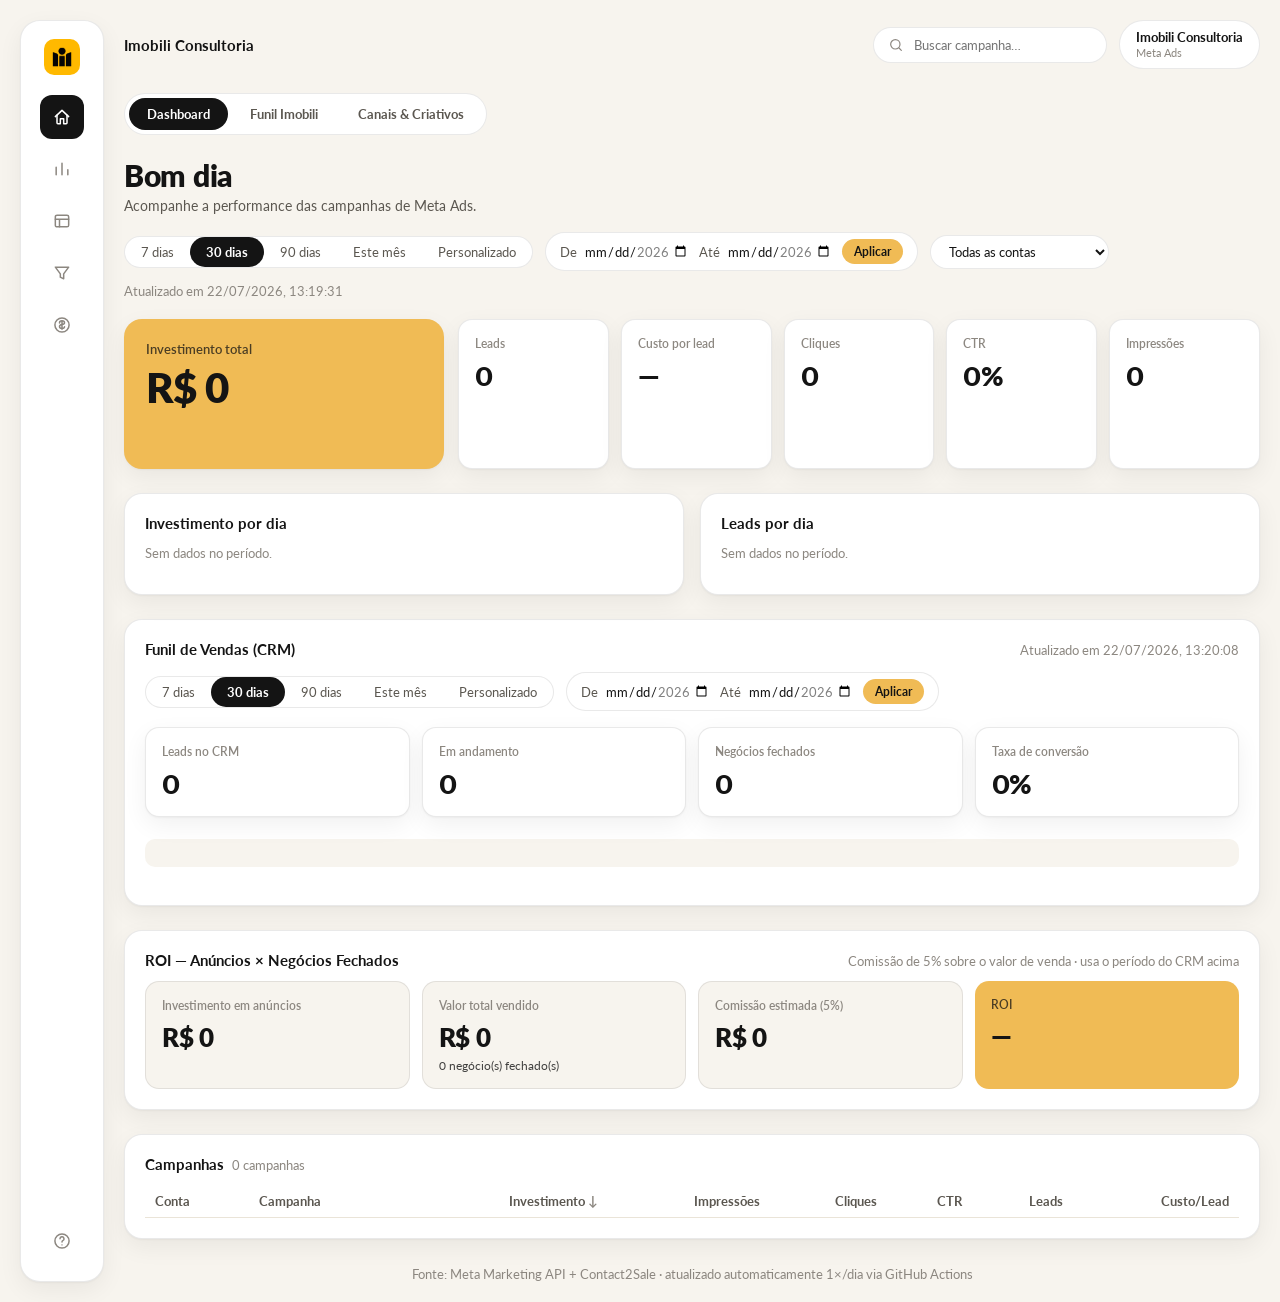
==== commit 867f73f8: "Adicionar filtro de período próprio ao CRM e nova aba Canais & Criativos - Dashboard: o card "Funil " ====
--- a/index.html
+++ b/index.html
@@ -63,6 +63,7 @@
     <nav class="page-tabs" aria-label="Páginas">
       <a href="index.html" class="page-tab active">Dashboard</a>
       <a href="funil-imobili.html" class="page-tab">Funil Imobili</a>
+      <a href="canais-criativos.html" class="page-tab">Canais &amp; Criativos</a>
     </nav>
 
     <section class="greeting" id="overview">
@@ -121,6 +122,20 @@
         <h2>Funil de Vendas (CRM)</h2>
         <span class="muted" id="funnel-updated"></span>
       </div>
+      <div class="filters filters-compact" role="group" aria-label="Período do CRM">
+        <div class="filter-group" id="crm-range-filter" role="group" aria-label="Período do CRM">
+          <button type="button" data-range="7">7 dias</button>
+          <button type="button" data-range="30" class="active">30 dias</button>
+          <button type="button" data-range="90">90 dias</button>
+          <button type="button" data-range="month">Este mês</button>
+          <button type="button" data-range="custom">Personalizado</button>
+        </div>
+        <div class="custom-range" id="crm-custom-range" hidden>
+          <label>De <input type="date" id="crm-date-from" /></label>
+          <label>Até <input type="date" id="crm-date-to" /></label>
+          <button type="button" id="crm-apply-custom-range">Aplicar</button>
+        </div>
+      </div>
       <div class="kpi-secondary" id="funnel-kpis"></div>
       <div class="funnel-distribution">
         <div class="funnel-seg-bar" id="funnel-seg-bar"></div>
@@ -131,7 +146,7 @@
     <section class="roi-card" id="roi">
       <div class="chart-head">
         <h2>ROI — Anúncios × Negócios Fechados</h2>
-        <span class="muted">Comissão de 5% sobre o valor de venda</span>
+        <span class="muted">Comissão de 5% sobre o valor de venda · usa o período do CRM acima</span>
       </div>
       <div class="roi-grid" id="roi-grid"></div>
     </section>
--- a/style.css
+++ b/style.css
@@ -254,6 +254,7 @@
   margin-bottom: 20px;
   flex-wrap: wrap;
 }
+.filters-compact { margin: 14px 0; }
 .filter-group {
   display: inline-flex;
   border: 1px solid var(--border);
@@ -580,6 +581,63 @@
   opacity: 0.8;
 }
 
+/* Creative grid (Canais & Criativos) */
+.creative-grid {
+  display: grid;
+  grid-template-columns: repeat(auto-fill, minmax(220px, 1fr));
+  gap: 14px;
+  margin-top: 4px;
+}
+.creative-card {
+  border: 1px solid var(--border);
+  border-radius: 14px;
+  overflow: hidden;
+  background: var(--page-plane);
+}
+.creative-thumb {
+  width: 100%;
+  aspect-ratio: 1 / 1;
+  object-fit: cover;
+  display: block;
+  background: var(--gridline);
+}
+.creative-thumb-placeholder {
+  width: 100%;
+  aspect-ratio: 1 / 1;
+  display: flex;
+  align-items: center;
+  justify-content: center;
+  background: var(--gridline);
+  color: var(--text-muted);
+}
+.creative-thumb-placeholder svg { width: 32px; height: 32px; }
+.creative-body { padding: 12px 14px; }
+.creative-name {
+  font-size: 12.5px;
+  font-weight: 700;
+  line-height: 1.3;
+  margin-bottom: 2px;
+  white-space: nowrap;
+  overflow: hidden;
+  text-overflow: ellipsis;
+}
+.creative-campaign {
+  font-size: 11px;
+  color: var(--text-muted);
+  white-space: nowrap;
+  overflow: hidden;
+  text-overflow: ellipsis;
+  margin-bottom: 8px;
+}
+.creative-stats {
+  display: flex;
+  justify-content: space-between;
+  font-size: 12px;
+  font-variant-numeric: tabular-nums;
+}
+.creative-stats .stat-value { font-weight: 800; }
+.creative-stats .stat-label { color: var(--text-muted); font-size: 10.5px; display: block; }
+
 /* Table */
 .table-head {
   display: flex;
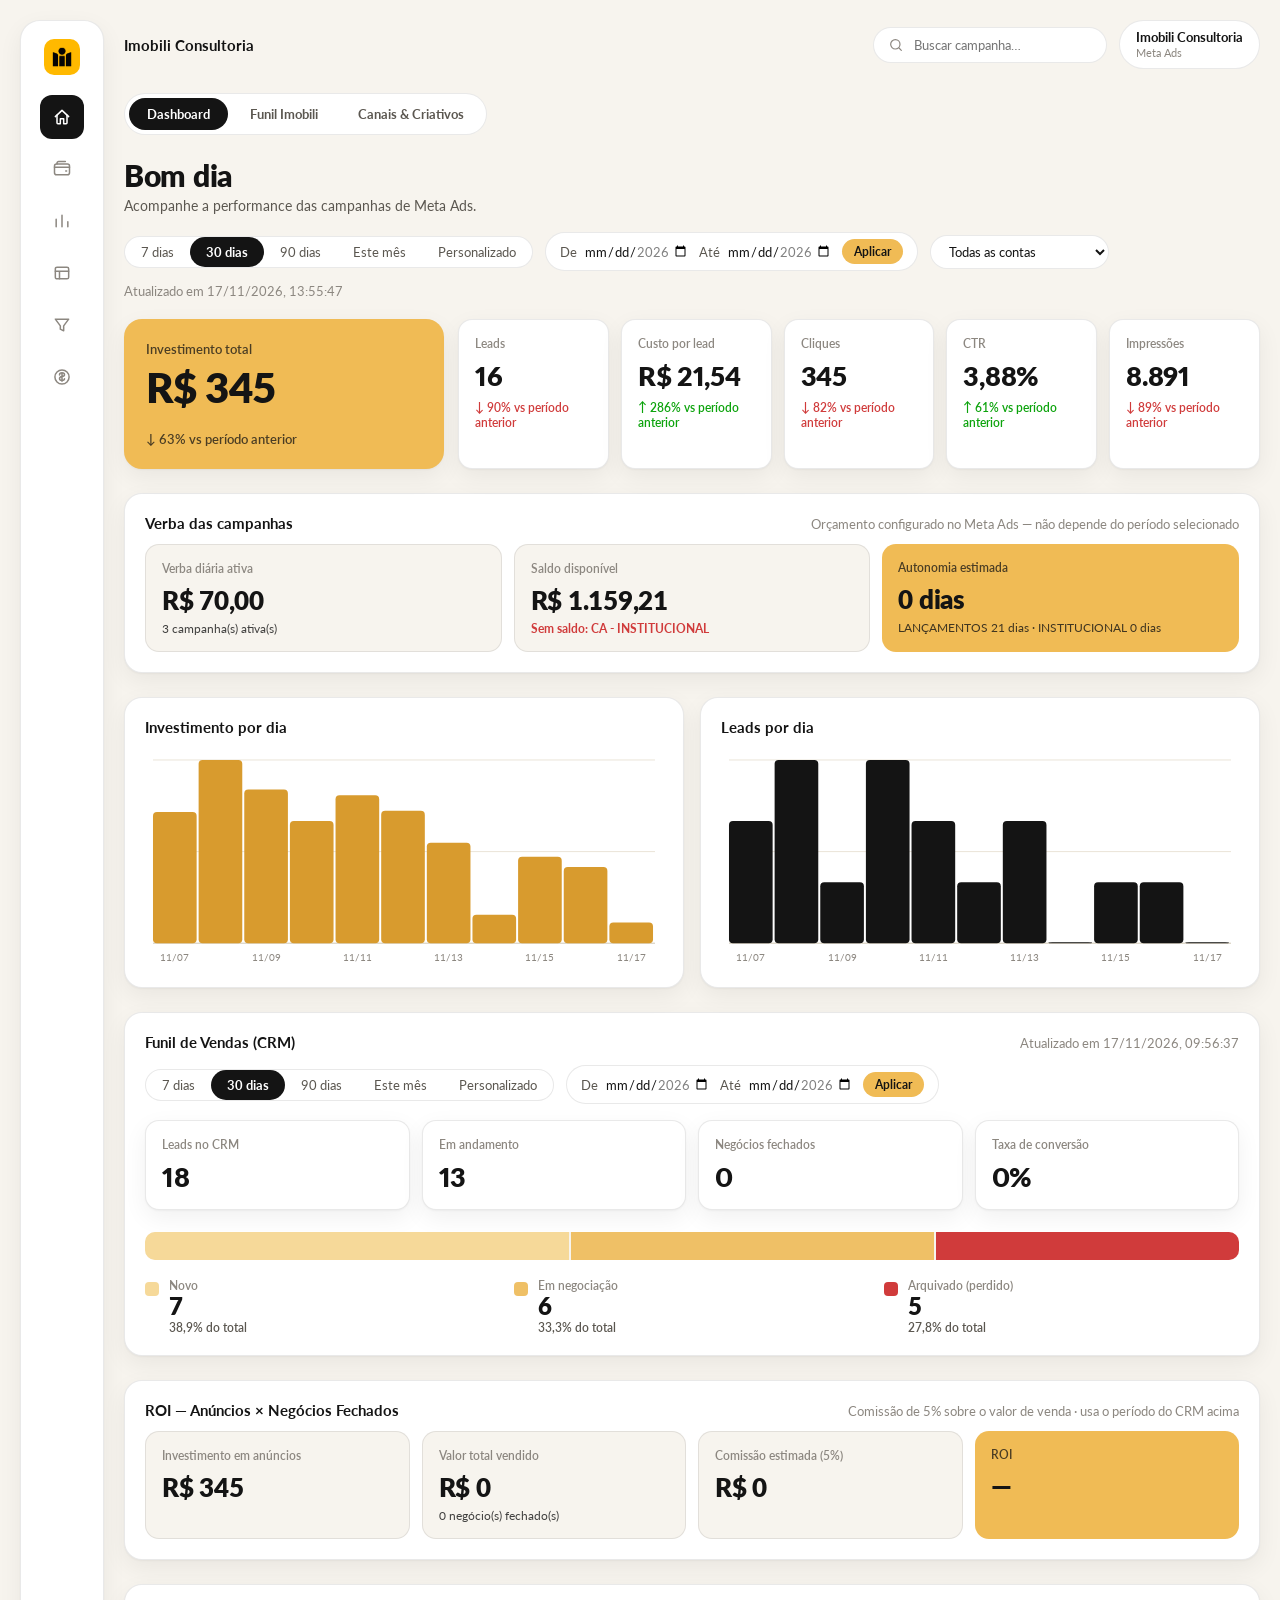
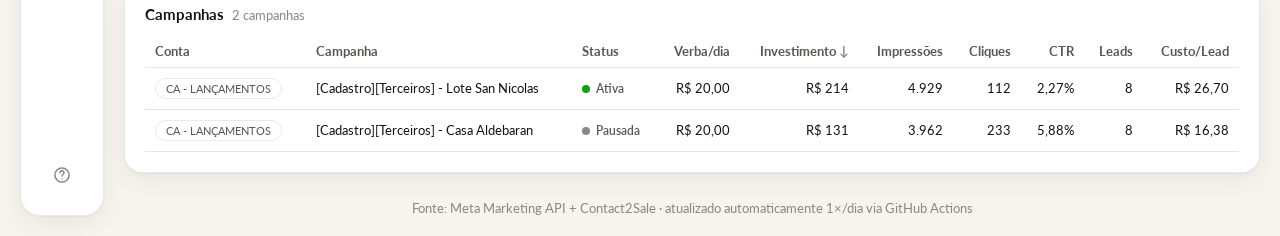
==== commit ff29a80c: "Mostrar verba das campanhas e saldo da conta no Dashboard - fetch_data.js busca orçamento diário por" ====
--- a/index.html
+++ b/index.html
@@ -19,6 +19,9 @@
       <button type="button" data-scroll="#overview" class="active" title="Visão geral">
         <svg viewBox="0 0 24 24" fill="none" stroke="currentColor" stroke-width="1.8"><path d="M4 11.5 12 4l8 7.5" stroke-linecap="round" stroke-linejoin="round"/><path d="M6 10v9a1 1 0 0 0 1 1h3v-6h4v6h3a1 1 0 0 0 1-1v-9" stroke-linecap="round" stroke-linejoin="round"/></svg>
       </button>
+      <button type="button" data-scroll="#budget" title="Verba">
+        <svg viewBox="0 0 24 24" fill="none" stroke="currentColor" stroke-width="1.8"><rect x="3" y="6" width="18" height="13" rx="2.5"/><path d="M3 10h18M16.5 14.5h1" stroke-linecap="round"/><path d="M6 6V5a2 2 0 0 1 2-2h8" stroke-linecap="round"/></svg>
+      </button>
       <button type="button" data-scroll="#charts" title="Gráficos">
         <svg viewBox="0 0 24 24" fill="none" stroke="currentColor" stroke-width="1.8"><path d="M5 19V10M12 19V5M19 19v-6" stroke-linecap="round" stroke-linejoin="round"/></svg>
       </button>
@@ -102,6 +105,14 @@
       </div>
     </section>
 
+    <section class="roi-card" id="budget">
+      <div class="chart-head">
+        <h2>Verba das campanhas</h2>
+        <span class="muted">Orçamento configurado no Meta Ads — não depende do período selecionado</span>
+      </div>
+      <div class="roi-grid" id="budget-grid"></div>
+    </section>
+
     <section class="charts-row" id="charts">
       <div class="chart-card">
         <div class="chart-head">
@@ -164,6 +175,8 @@
             <tr>
               <th data-sort="account">Conta</th>
               <th data-sort="campaign">Campanha</th>
+              <th data-sort="status">Status</th>
+              <th data-sort="daily_budget" class="num">Verba/dia</th>
               <th data-sort="spend" class="num sorted-desc">Investimento</th>
               <th data-sort="impressions" class="num">Impressões</th>
               <th data-sort="clicks" class="num">Cliques</th>
--- a/style.css
+++ b/style.css
@@ -575,6 +575,27 @@
   font-weight: 800;
   letter-spacing: -0.01em;
 }
+.roi-tile .roi-sub.warn {
+  color: var(--status-critical);
+  opacity: 1;
+  font-weight: 700;
+}
+.status-pill {
+  display: inline-flex;
+  align-items: center;
+  gap: 6px;
+  font-size: 12px;
+  font-weight: 600;
+  color: var(--text-secondary);
+}
+.status-pill::before {
+  content: "";
+  width: 8px; height: 8px;
+  border-radius: 50%;
+  background: var(--text-muted);
+}
+.status-pill.status-active::before { background: var(--status-good); }
+.status-pill.status-issue::before { background: var(--status-critical); }
 .roi-tile .roi-sub {
   margin-top: 6px;
   font-size: 11.5px;
